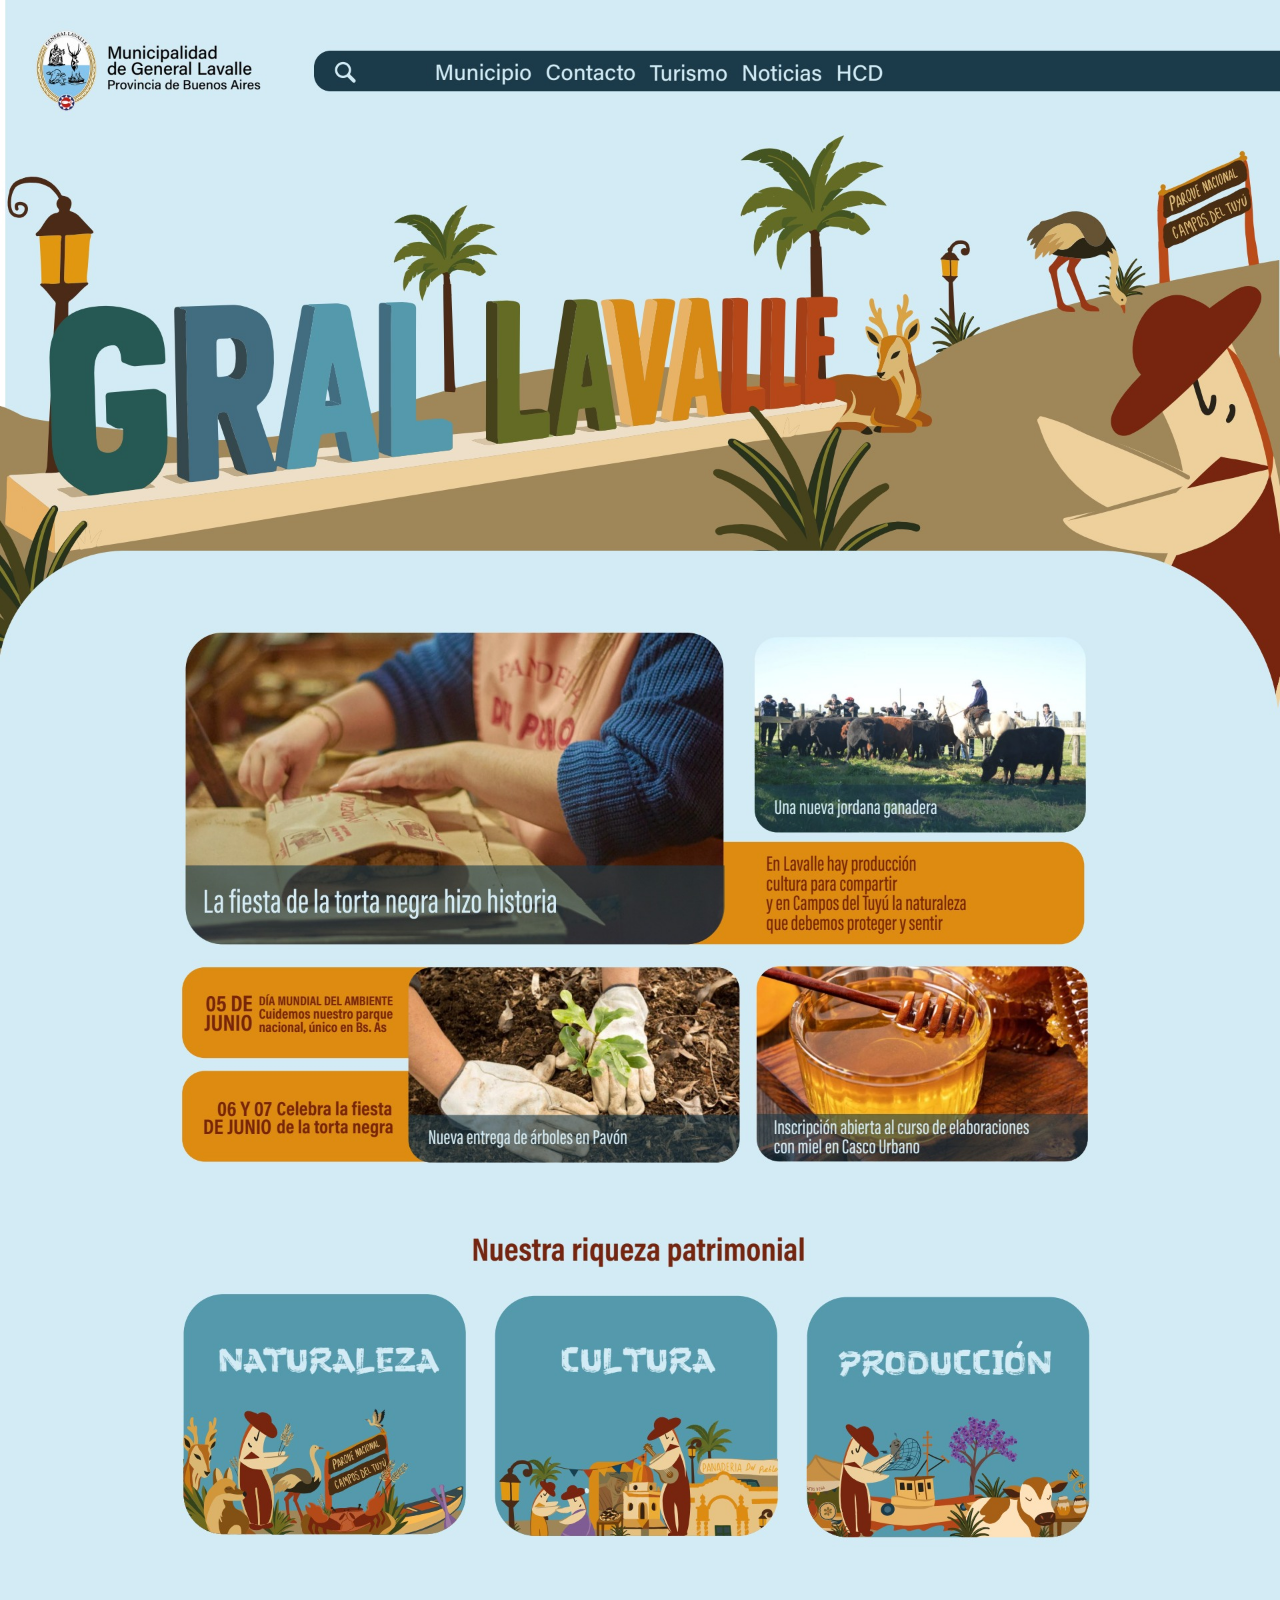
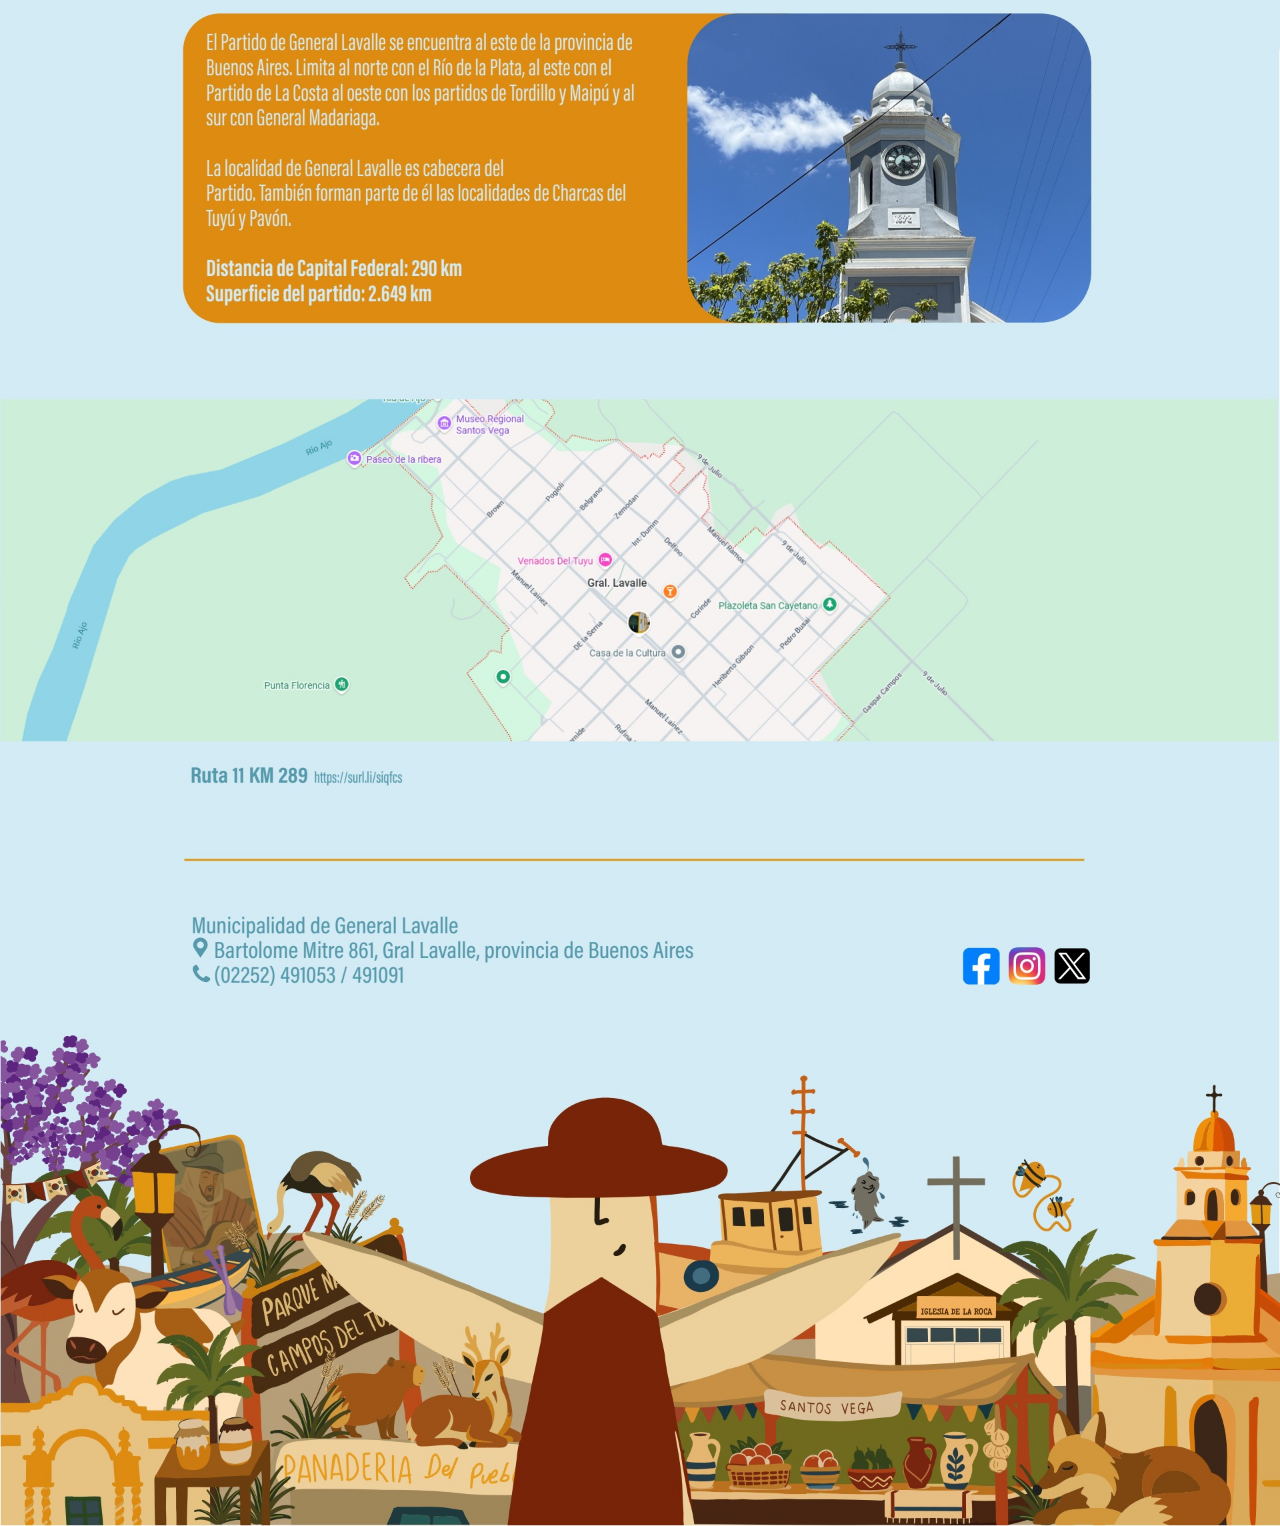
==== fronted/index.html @ c81971e9 "Add HCD navigation and real map" ====
<!doctype html>
<html lang="es">
<head>
  <meta charset="utf-8">
  <meta name="viewport" content="width=device-width, initial-scale=1">
  <title>Municipalidad de General Lavalle</title>
  <style>
    * {
      box-sizing: border-box;
    }

    html,
    body {
      margin: 0;
      min-height: 100%;
      background: #ffffff;
      font-family: Arial, Helvetica, sans-serif;
    }

    .site {
      width: min(100%, 1920px);
      margin: 0 auto;
      position: relative;
      background: #cfeaf2;
    }

    .page {
      display: none;
      position: relative;
    }

    .page.active {
      display: block;
    }

    .page img {
      width: 100%;
      height: auto;
      display: block;
      user-select: none;
    }

    .hotspot {
      position: absolute;
      top: var(--nav-top);
      height: var(--nav-height);
      border: 0;
      padding: 0;
      background: transparent;
      cursor: pointer;
      font-size: 0;
      color: transparent;
      z-index: 3;
    }

    .hotspot:focus-visible {
      outline: 2px solid rgba(255, 255, 255, 0.95);
      outline-offset: 2px;
    }

    .municipio { left: 34.0%; width: 9.5%; }
    .contacto { left: 43.5%; width: 8.8%; }
    .turismo { left: 52.3%; width: 7.7%; }
    .noticias { left: 60.0%; width: 8.5%; }
    .hcd { left: 68.5%; width: 5.5%; }

    .home-link {
      position: absolute;
      left: 2.7%;
      top: var(--logo-top);
      width: 18.2%;
      height: var(--logo-height);
      border: 0;
      padding: 0;
      background: transparent;
      cursor: pointer;
      font-size: 0;
      color: transparent;
      z-index: 3;
    }

    #home {
      --nav-top: 1.7%;
      --nav-height: 1.45%;
      --logo-top: 1.0%;
      --logo-height: 3.2%;
    }

    #hcd {
      --nav-top: 3.25%;
      --nav-height: 2.7%;
      --logo-top: 1.8%;
      --logo-height: 6.0%;
    }

    #contacto {
      --nav-top: 1.58%;
      --nav-height: 1.35%;
      --logo-top: 0.95%;
      --logo-height: 3.0%;
    }

    #municipio {
      --nav-top: 2.72%;
      --nav-height: 2.25%;
      --logo-top: 1.55%;
      --logo-height: 5.0%;
    }

    .real-map {
      position: absolute;
      left: 0;
      top: 64.1%;
      width: 100%;
      height: 11.05%;
      border: 0;
      z-index: 2;
    }

    @media (max-width: 1920px) {
      .site {
        width: 100%;
      }
    }
  </style>
</head>
<body>
  <main class="site" aria-label="Municipalidad de General Lavalle">
    <section class="page active" id="home" aria-label="Inicio">
      <img src="images/page_01.jpg" alt="Página de inicio de Municipalidad de General Lavalle">
      <iframe
        class="real-map"
        title="Mapa de General Lavalle"
        loading="lazy"
        referrerpolicy="no-referrer-when-downgrade"
        src="https://www.google.com/maps?q=General%20Lavalle,%20Buenos%20Aires,%20Argentina&output=embed">
      </iframe>
      <button class="home-link" type="button" onclick="showPage('home')" aria-label="Inicio"></button>
      <button class="hotspot municipio" type="button" onclick="showPage('municipio')" aria-label="Municipio"></button>
      <button class="hotspot contacto" type="button" onclick="showPage('contacto')" aria-label="Contacto"></button>
      <button class="hotspot turismo" type="button" onclick="showPage('home')" aria-label="Turismo"></button>
      <button class="hotspot noticias" type="button" onclick="showPage('home')" aria-label="Noticias"></button>
      <button class="hotspot hcd" type="button" onclick="showPage('hcd')" aria-label="HCD"></button>
    </section>

    <section class="page" id="hcd" aria-label="Honorable Concejo Deliberante">
      <img src="images/page_02.jpg" alt="Conformación Honorable Concejo Deliberante General Lavalle">
      <button class="home-link" type="button" onclick="showPage('home')" aria-label="Inicio"></button>
      <button class="hotspot municipio" type="button" onclick="showPage('municipio')" aria-label="Municipio"></button>
      <button class="hotspot contacto" type="button" onclick="showPage('contacto')" aria-label="Contacto"></button>
      <button class="hotspot turismo" type="button" onclick="showPage('home')" aria-label="Turismo"></button>
      <button class="hotspot noticias" type="button" onclick="showPage('home')" aria-label="Noticias"></button>
      <button class="hotspot hcd" type="button" onclick="showPage('hcd')" aria-label="HCD"></button>
    </section>

    <section class="page" id="contacto" aria-label="Contacto">
      <img src="images/page_03.jpg" alt="Guía de teléfonos útiles de General Lavalle">
      <button class="home-link" type="button" onclick="showPage('home')" aria-label="Inicio"></button>
      <button class="hotspot municipio" type="button" onclick="showPage('municipio')" aria-label="Municipio"></button>
      <button class="hotspot contacto" type="button" onclick="showPage('contacto')" aria-label="Contacto"></button>
      <button class="hotspot turismo" type="button" onclick="showPage('home')" aria-label="Turismo"></button>
      <button class="hotspot noticias" type="button" onclick="showPage('home')" aria-label="Noticias"></button>
      <button class="hotspot hcd" type="button" onclick="showPage('hcd')" aria-label="HCD"></button>
    </section>

    <section class="page" id="municipio" aria-label="Municipio">
      <img src="images/page_04.jpg" alt="Autoridades y ciudad de General Lavalle">
      <button class="home-link" type="button" onclick="showPage('home')" aria-label="Inicio"></button>
      <button class="hotspot municipio" type="button" onclick="showPage('municipio')" aria-label="Municipio"></button>
      <button class="hotspot contacto" type="button" onclick="showPage('contacto')" aria-label="Contacto"></button>
      <button class="hotspot turismo" type="button" onclick="showPage('home')" aria-label="Turismo"></button>
      <button class="hotspot noticias" type="button" onclick="showPage('home')" aria-label="Noticias"></button>
      <button class="hotspot hcd" type="button" onclick="showPage('hcd')" aria-label="HCD"></button>
    </section>
  </main>

  <script>
    const validPages = new Set(['home', 'municipio', 'contacto', 'hcd']);

    function showPage(pageId, updateHash = true) {
      const target = validPages.has(pageId) ? pageId : 'home';
      document.querySelectorAll('.page').forEach((page) => {
        page.classList.toggle('active', page.id === target);
      });
      window.scrollTo({ top: 0, behavior: 'instant' });
      if (updateHash) {
        history.replaceState(null, '', target === 'home' ? location.pathname : `#${target}`);
      }
    }

    window.addEventListener('hashchange', () => {
      showPage(location.hash.slice(1) || 'home', false);
    });

    showPage(location.hash.slice(1) || 'home', false);
  </script>
</body>
</html>
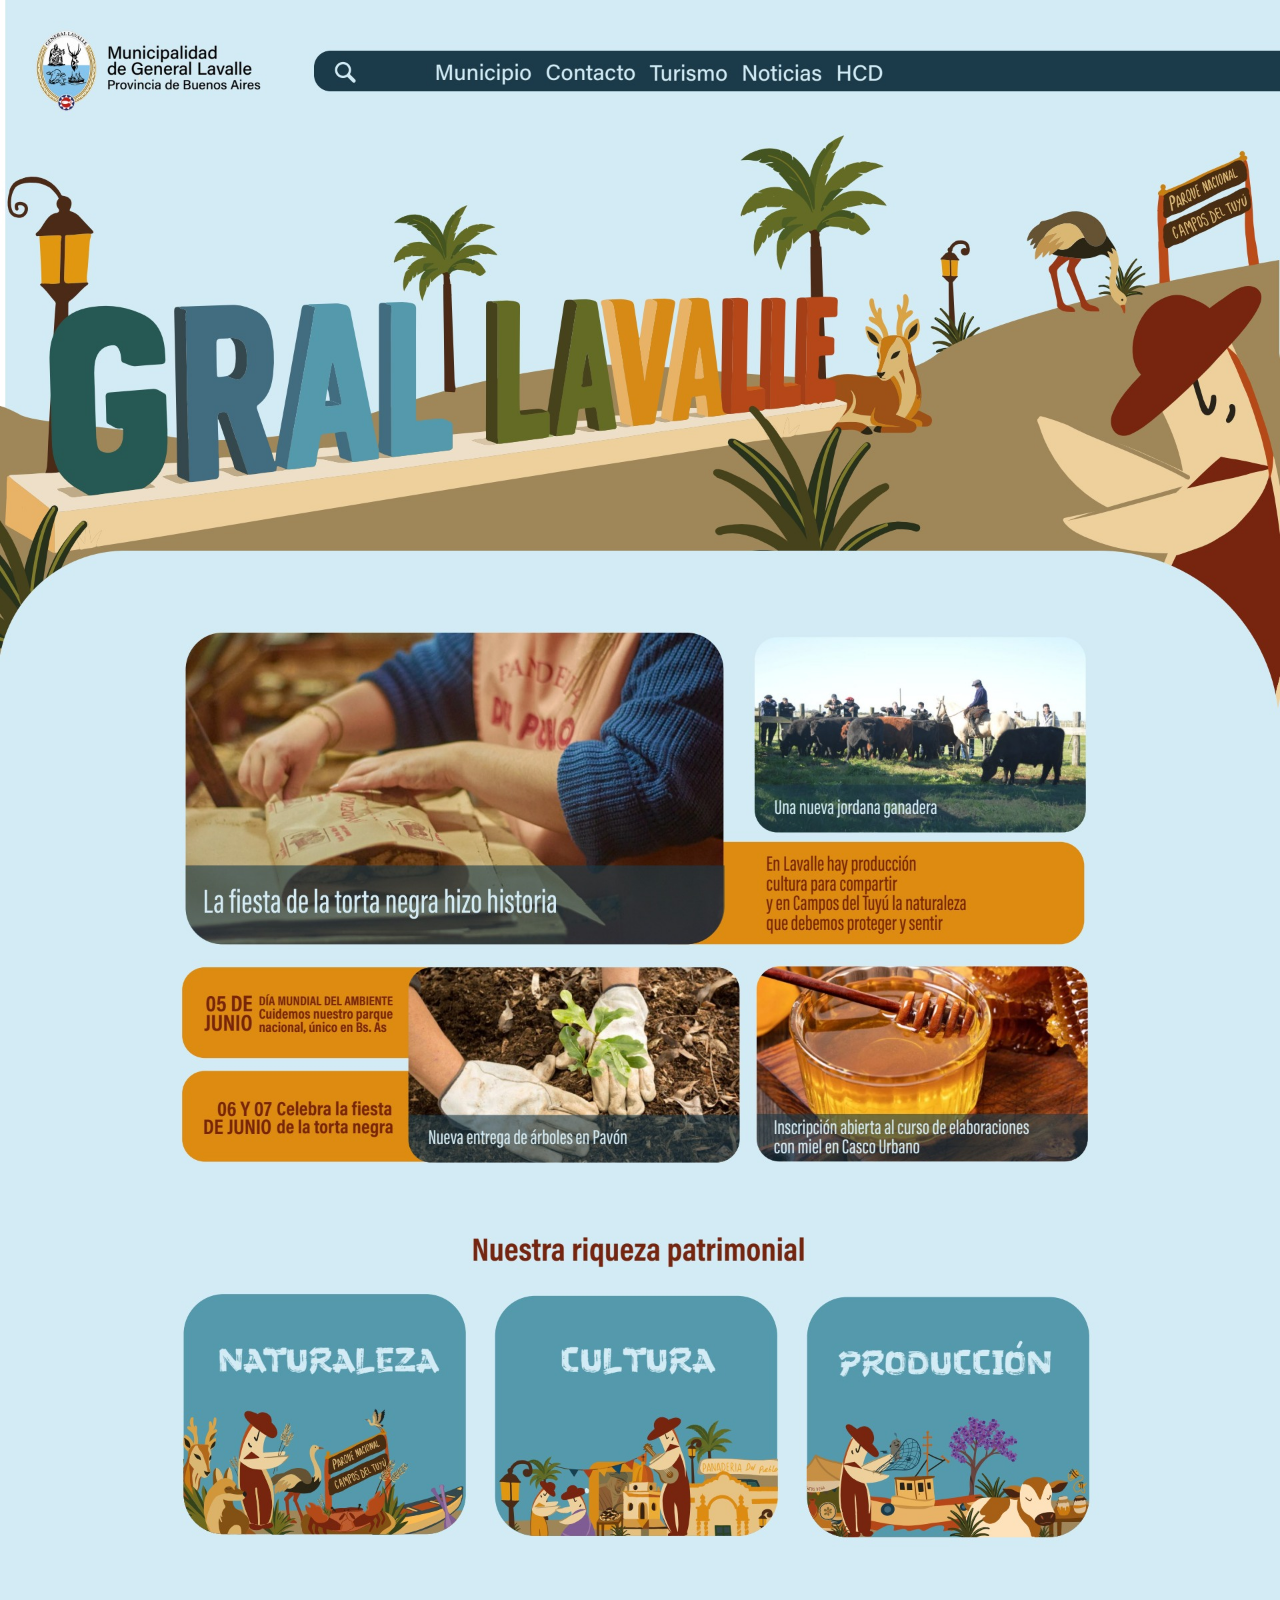
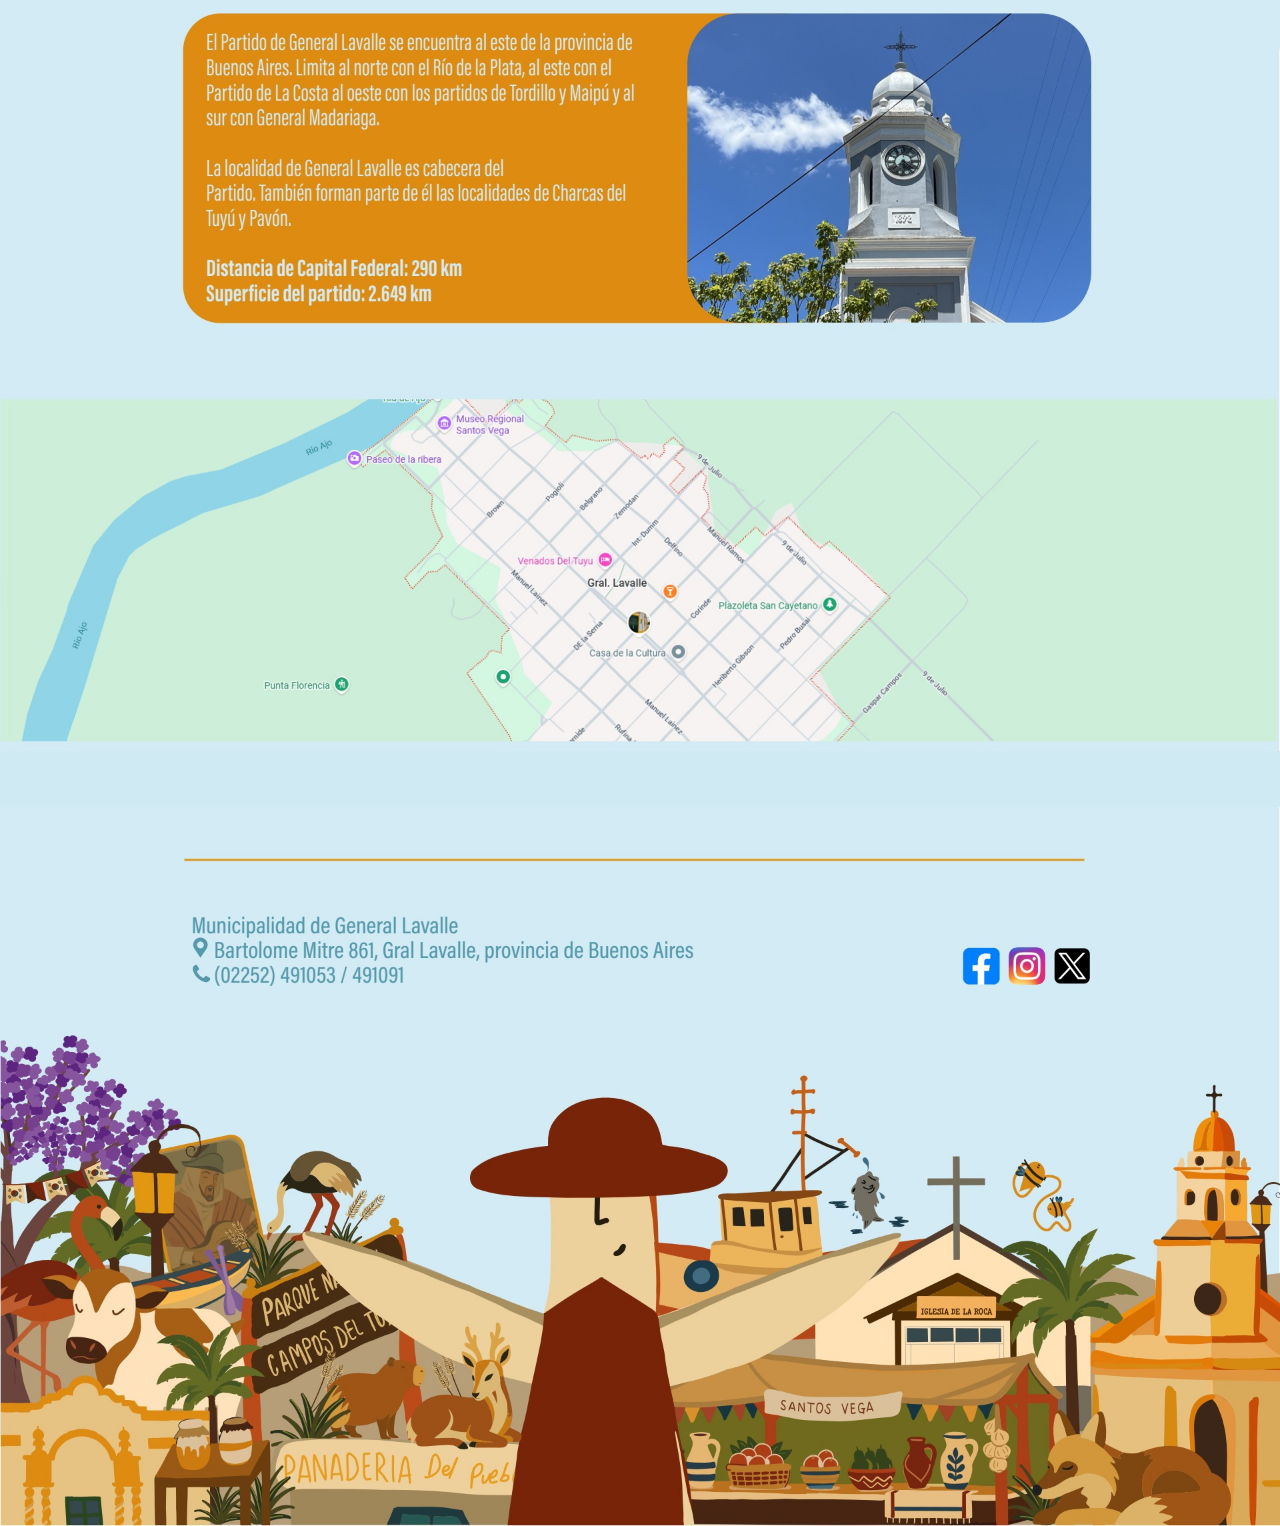
==== commit 26710731: "Improve nav interactions and mobile layout" ====
--- a/fronted/index.html
+++ b/fronted/index.html
@@ -15,6 +15,7 @@
       min-height: 100%;
       background: #ffffff;
       font-family: Arial, Helvetica, sans-serif;
+      overflow-x: auto;
     }
 
     .site {
@@ -50,7 +51,9 @@
       cursor: pointer;
       font-size: 0;
       color: transparent;
+      text-decoration: none;
       z-index: 3;
+      transition: transform 160ms ease;
     }
 
     .hotspot:focus-visible {
@@ -58,11 +61,40 @@
       outline-offset: 2px;
     }
 
+    .hotspot::after,
+    .home-link::after {
+      content: "";
+      position: absolute;
+      inset: -18%;
+      border-radius: 999px;
+      background: rgba(255, 255, 255, 0.18);
+      box-shadow: 0 6px 16px rgba(16, 54, 70, 0.18);
+      opacity: 0;
+      transform: translateY(0) scale(0.94);
+      transition: opacity 160ms ease, transform 160ms ease;
+    }
+
+    .hotspot:hover,
+    .home-link:hover {
+      transform: translateY(-8%);
+    }
+
+    .hotspot:hover::after,
+    .home-link:hover::after {
+      opacity: 1;
+      transform: translateY(0) scale(1);
+    }
+
+    .hotspot:active,
+    .home-link:active {
+      transform: translateY(6%) scale(0.98);
+    }
+
     .municipio { left: 34.0%; width: 9.5%; }
     .contacto { left: 43.5%; width: 8.8%; }
     .turismo { left: 52.3%; width: 7.7%; }
-    .noticias { left: 60.0%; width: 8.5%; }
-    .hcd { left: 68.5%; width: 5.5%; }
+    .noticias { left: 60.0%; width: 7.4%; }
+    .hcd { left: 68.2%; width: 6.0%; }
 
     .home-link {
       position: absolute;
@@ -77,6 +109,7 @@
       font-size: 0;
       color: transparent;
       z-index: 3;
+      transition: transform 160ms ease;
     }
 
     #home {
@@ -117,9 +150,32 @@
       z-index: 2;
     }
 
+    .map-link-cover {
+      position: absolute;
+      left: 0;
+      top: 75.2%;
+      width: 100%;
+      height: 1.8%;
+      background: #cfeaf2;
+      z-index: 2;
+      pointer-events: none;
+    }
+
     @media (max-width: 1920px) {
       .site {
         width: 100%;
+      }
+    }
+
+    @media (max-width: 768px) {
+      body {
+        background: #cfeaf2;
+      }
+
+      .site {
+        width: 960px;
+        max-width: none;
+        margin: 0;
       }
     }
   </style>
@@ -135,12 +191,13 @@
         referrerpolicy="no-referrer-when-downgrade"
         src="https://www.google.com/maps?q=General%20Lavalle,%20Buenos%20Aires,%20Argentina&output=embed">
       </iframe>
-      <button class="home-link" type="button" onclick="showPage('home')" aria-label="Inicio"></button>
-      <button class="hotspot municipio" type="button" onclick="showPage('municipio')" aria-label="Municipio"></button>
-      <button class="hotspot contacto" type="button" onclick="showPage('contacto')" aria-label="Contacto"></button>
-      <button class="hotspot turismo" type="button" onclick="showPage('home')" aria-label="Turismo"></button>
-      <button class="hotspot noticias" type="button" onclick="showPage('home')" aria-label="Noticias"></button>
-      <button class="hotspot hcd" type="button" onclick="showPage('hcd')" aria-label="HCD"></button>
+      <span class="map-link-cover" aria-hidden="true"></span>
+      <button class="home-link" type="button" onclick="showPage('home')" aria-label="Inicio"></button>
+      <button class="hotspot municipio" type="button" onclick="showPage('municipio')" aria-label="Municipio"></button>
+      <button class="hotspot contacto" type="button" onclick="showPage('contacto')" aria-label="Contacto"></button>
+      <button class="hotspot turismo" type="button" onclick="showPage('home')" aria-label="Turismo"></button>
+      <button class="hotspot noticias" type="button" onclick="showPage('home')" aria-label="Noticias"></button>
+      <a class="hotspot hcd" href="#hcd" aria-label="HCD">HCD</a>
     </section>
 
     <section class="page" id="hcd" aria-label="Honorable Concejo Deliberante">
@@ -150,7 +207,7 @@
       <button class="hotspot contacto" type="button" onclick="showPage('contacto')" aria-label="Contacto"></button>
       <button class="hotspot turismo" type="button" onclick="showPage('home')" aria-label="Turismo"></button>
       <button class="hotspot noticias" type="button" onclick="showPage('home')" aria-label="Noticias"></button>
-      <button class="hotspot hcd" type="button" onclick="showPage('hcd')" aria-label="HCD"></button>
+      <a class="hotspot hcd" href="#hcd" aria-label="HCD">HCD</a>
     </section>
 
     <section class="page" id="contacto" aria-label="Contacto">
@@ -160,7 +217,7 @@
       <button class="hotspot contacto" type="button" onclick="showPage('contacto')" aria-label="Contacto"></button>
       <button class="hotspot turismo" type="button" onclick="showPage('home')" aria-label="Turismo"></button>
       <button class="hotspot noticias" type="button" onclick="showPage('home')" aria-label="Noticias"></button>
-      <button class="hotspot hcd" type="button" onclick="showPage('hcd')" aria-label="HCD"></button>
+      <a class="hotspot hcd" href="#hcd" aria-label="HCD">HCD</a>
     </section>
 
     <section class="page" id="municipio" aria-label="Municipio">
@@ -170,7 +227,7 @@
       <button class="hotspot contacto" type="button" onclick="showPage('contacto')" aria-label="Contacto"></button>
       <button class="hotspot turismo" type="button" onclick="showPage('home')" aria-label="Turismo"></button>
       <button class="hotspot noticias" type="button" onclick="showPage('home')" aria-label="Noticias"></button>
-      <button class="hotspot hcd" type="button" onclick="showPage('hcd')" aria-label="HCD"></button>
+      <a class="hotspot hcd" href="#hcd" aria-label="HCD">HCD</a>
     </section>
   </main>
 
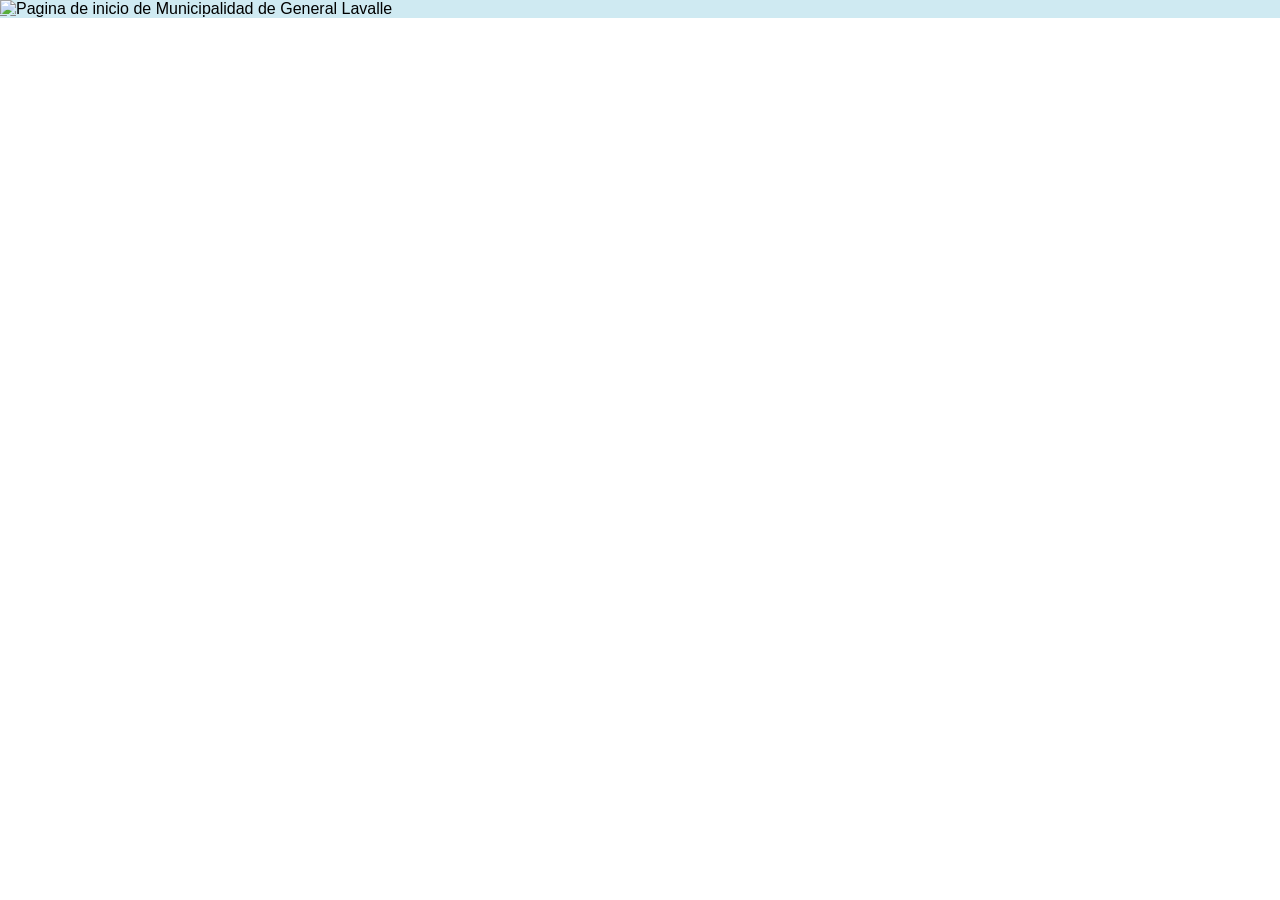
==== commit abf7bef8: "fix" ====
--- a/fronted/index.html
+++ b/fronted/index.html
@@ -15,9 +15,79 @@
       min-height: 100%;
       background: #ffffff;
       font-family: Arial, Helvetica, sans-serif;
+      overflow-x: hidden;
+    }
+
+    /* ── MOBILE NAV ─────────────────────────────────────── */
+    .mobile-nav {
+      display: none;
+      background: #0f3446;
+      position: sticky;
+      top: 0;
+      z-index: 100;
       overflow-x: auto;
-    }
-
+      overflow-y: hidden;
+      -webkit-overflow-scrolling: touch;
+      scrollbar-width: none;
+    }
+    .mobile-nav::-webkit-scrollbar { display: none; }
+
+    .mobile-nav-inner {
+      display: flex;
+      align-items: center;
+      gap: 0;
+      padding: 0 4px;
+      min-width: max-content;
+    }
+
+    .mobile-logo {
+      display: flex;
+      align-items: center;
+      gap: 8px;
+      padding: 10px 14px 10px 8px;
+      text-decoration: none;
+      border-right: 1px solid rgba(255,255,255,0.12);
+      flex-shrink: 0;
+    }
+
+    .mobile-logo img {
+      width: 36px;
+      height: 36px;
+      object-fit: contain;
+    }
+
+    .mobile-logo span {
+      color: #fff;
+      font-size: 12px;
+      font-weight: 700;
+      line-height: 1.2;
+      white-space: nowrap;
+    }
+
+    .mobile-nav-btn {
+      display: inline-flex;
+      align-items: center;
+      padding: 14px 16px;
+      background: transparent;
+      border: 0;
+      color: rgba(255,255,255,0.85);
+      font-size: 13px;
+      font-weight: 600;
+      font-family: Arial, Helvetica, sans-serif;
+      cursor: pointer;
+      text-decoration: none;
+      white-space: nowrap;
+      transition: color 160ms ease, background 160ms ease;
+      letter-spacing: 0.3px;
+    }
+
+    .mobile-nav-btn:hover,
+    .mobile-nav-btn:active {
+      color: #fff;
+      background: rgba(255,255,255,0.1);
+    }
+
+    /* ── SITE / PAGES ───────────────────────────────────── */
     .site {
       width: min(100%, 1920px);
       margin: 0 auto;
@@ -41,6 +111,7 @@
       user-select: none;
     }
 
+    /* ── DESKTOP HOTSPOTS ───────────────────────────────── */
     .hotspot {
       position: absolute;
       top: var(--nav-top);
@@ -65,7 +136,7 @@
     .home-link::after {
       content: "";
       position: absolute;
-      inset: -18%;
+      inset: -30% -12%;
       border-radius: 999px;
       background: rgba(255, 255, 255, 0.18);
       box-shadow: 0 6px 16px rgba(16, 54, 70, 0.18);
@@ -90,11 +161,11 @@
       transform: translateY(6%) scale(0.98);
     }
 
-    .municipio { left: 34.0%; width: 9.5%; }
-    .contacto { left: 43.5%; width: 8.8%; }
-    .turismo { left: 52.3%; width: 7.7%; }
-    .noticias { left: 60.0%; width: 7.4%; }
-    .hcd { left: 68.2%; width: 6.0%; }
+    .municipio { left: 34.8%; width: 8.2%; }
+    .contacto  { left: 44.0%; width: 7.5%; }
+    .turismo   { left: 52.3%; width: 6.5%; }
+    .noticias  { left: 59.4%; width: 7.0%; }
+    .hcd       { left: 67.1%; width: 4.2%; }
 
     .home-link {
       position: absolute;
@@ -140,6 +211,7 @@
       --logo-height: 5.0%;
     }
 
+    /* ── MAPA ───────────────────────────────────────────── */
     .real-map {
       position: absolute;
       left: 0;
@@ -161,6 +233,12 @@
       pointer-events: none;
     }
 
+    /* mapa en mobile: fuera del flujo relativo, bloque normal */
+    .map-mobile-wrapper {
+      display: none;
+    }
+
+    /* ── RESPONSIVE ─────────────────────────────────────── */
     @media (max-width: 1920px) {
       .site {
         width: 100%;
@@ -170,20 +248,62 @@
     @media (max-width: 768px) {
       body {
         background: #cfeaf2;
+        overflow-x: hidden;
+      }
+
+      /* mostrar nav mobile, ocultar hotspots */
+      .mobile-nav {
+        display: block;
+      }
+
+      .hotspot,
+      .home-link {
+        display: none;
+      }
+
+      /* mapa mobile en bloque normal debajo de la imagen */
+      .real-map,
+      .map-link-cover {
+        display: none;
+      }
+
+      .map-mobile-wrapper {
+        display: block;
+        width: 100%;
+        height: 220px;
+      }
+
+      .map-mobile-wrapper iframe {
+        width: 100%;
+        height: 100%;
+        border: 0;
       }
 
       .site {
-        width: 960px;
-        max-width: none;
-        margin: 0;
+        width: 100%;
       }
     }
   </style>
 </head>
 <body>
+
+  <!-- NAV MOBILE (solo visible en pantallas ≤768px) -->
+  <nav class="mobile-nav" aria-label="Navegación móvil">
+    <div class="mobile-nav-inner">
+      <button class="mobile-logo" onclick="showPage('home')" aria-label="Inicio" style="background:transparent;border:0;cursor:pointer;">
+        <span>Municipalidad<br>General Lavalle</span>
+      </button>
+      <button class="mobile-nav-btn" onclick="showPage('municipio')">Municipio</button>
+      <button class="mobile-nav-btn" onclick="showPage('contacto')">Contacto</button>
+      <button class="mobile-nav-btn" onclick="showPage('home')">Turismo</button>
+      <button class="mobile-nav-btn" onclick="showPage('home')">Noticias</button>
+      <button class="mobile-nav-btn" onclick="showPage('hcd')">HCD</button>
+    </div>
+  </nav>
+
   <main class="site" aria-label="Municipalidad de General Lavalle">
     <section class="page active" id="home" aria-label="Inicio">
-      <img src="images/page_01.jpg" alt="Página de inicio de Municipalidad de General Lavalle">
+      <img src="fronted/images/page_01.jpg" alt="Pagina de inicio de Municipalidad de General Lavalle">
       <iframe
         class="real-map"
         title="Mapa de General Lavalle"
@@ -192,6 +312,15 @@
         src="https://www.google.com/maps?q=General%20Lavalle,%20Buenos%20Aires,%20Argentina&output=embed">
       </iframe>
       <span class="map-link-cover" aria-hidden="true"></span>
+      <!-- Mapa mobile (debajo de imagen en mobile) -->
+      <div class="map-mobile-wrapper">
+        <iframe
+          title="Mapa de General Lavalle móvil"
+          loading="lazy"
+          referrerpolicy="no-referrer-when-downgrade"
+          src="https://www.google.com/maps?q=General%20Lavalle,%20Buenos%20Aires,%20Argentina&output=embed">
+        </iframe>
+      </div>
       <button class="home-link" type="button" onclick="showPage('home')" aria-label="Inicio"></button>
       <button class="hotspot municipio" type="button" onclick="showPage('municipio')" aria-label="Municipio"></button>
       <button class="hotspot contacto" type="button" onclick="showPage('contacto')" aria-label="Contacto"></button>
@@ -201,7 +330,7 @@
     </section>
 
     <section class="page" id="hcd" aria-label="Honorable Concejo Deliberante">
-      <img src="images/page_02.jpg" alt="Conformación Honorable Concejo Deliberante General Lavalle">
+      <img src="fronted/images/page_02.jpg" alt="Conformacion Honorable Concejo Deliberante General Lavalle">
       <button class="home-link" type="button" onclick="showPage('home')" aria-label="Inicio"></button>
       <button class="hotspot municipio" type="button" onclick="showPage('municipio')" aria-label="Municipio"></button>
       <button class="hotspot contacto" type="button" onclick="showPage('contacto')" aria-label="Contacto"></button>
@@ -211,7 +340,7 @@
     </section>
 
     <section class="page" id="contacto" aria-label="Contacto">
-      <img src="images/page_03.jpg" alt="Guía de teléfonos útiles de General Lavalle">
+      <img src="fronted/images/page_03.jpg" alt="Guia de telefonos utiles de General Lavalle">
       <button class="home-link" type="button" onclick="showPage('home')" aria-label="Inicio"></button>
       <button class="hotspot municipio" type="button" onclick="showPage('municipio')" aria-label="Municipio"></button>
       <button class="hotspot contacto" type="button" onclick="showPage('contacto')" aria-label="Contacto"></button>
@@ -221,7 +350,7 @@
     </section>
 
     <section class="page" id="municipio" aria-label="Municipio">
-      <img src="images/page_04.jpg" alt="Autoridades y ciudad de General Lavalle">
+      <img src="fronted/images/page_04.jpg" alt="Autoridades y ciudad de General Lavalle">
       <button class="home-link" type="button" onclick="showPage('home')" aria-label="Inicio"></button>
       <button class="hotspot municipio" type="button" onclick="showPage('municipio')" aria-label="Municipio"></button>
       <button class="hotspot contacto" type="button" onclick="showPage('contacto')" aria-label="Contacto"></button>
@@ -252,4 +381,4 @@
     showPage(location.hash.slice(1) || 'home', false);
   </script>
 </body>
-</html>
+</html>
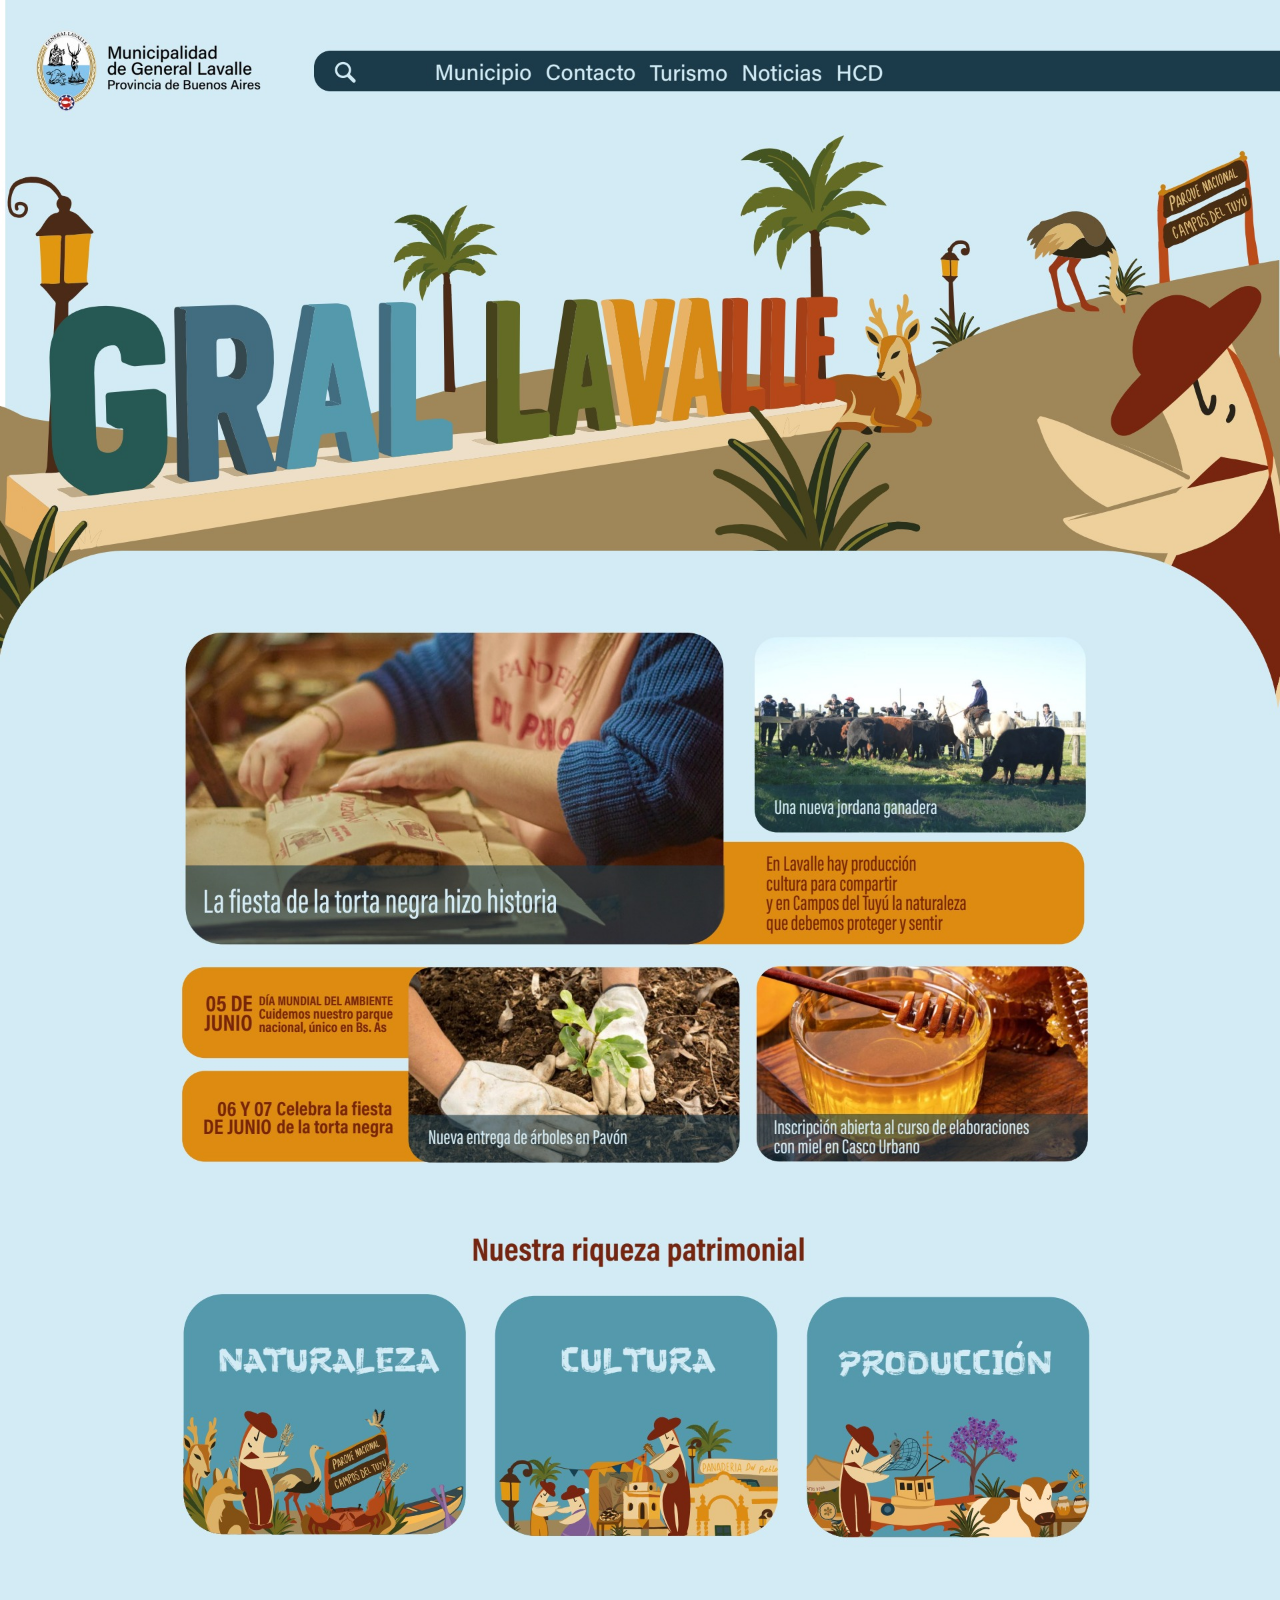
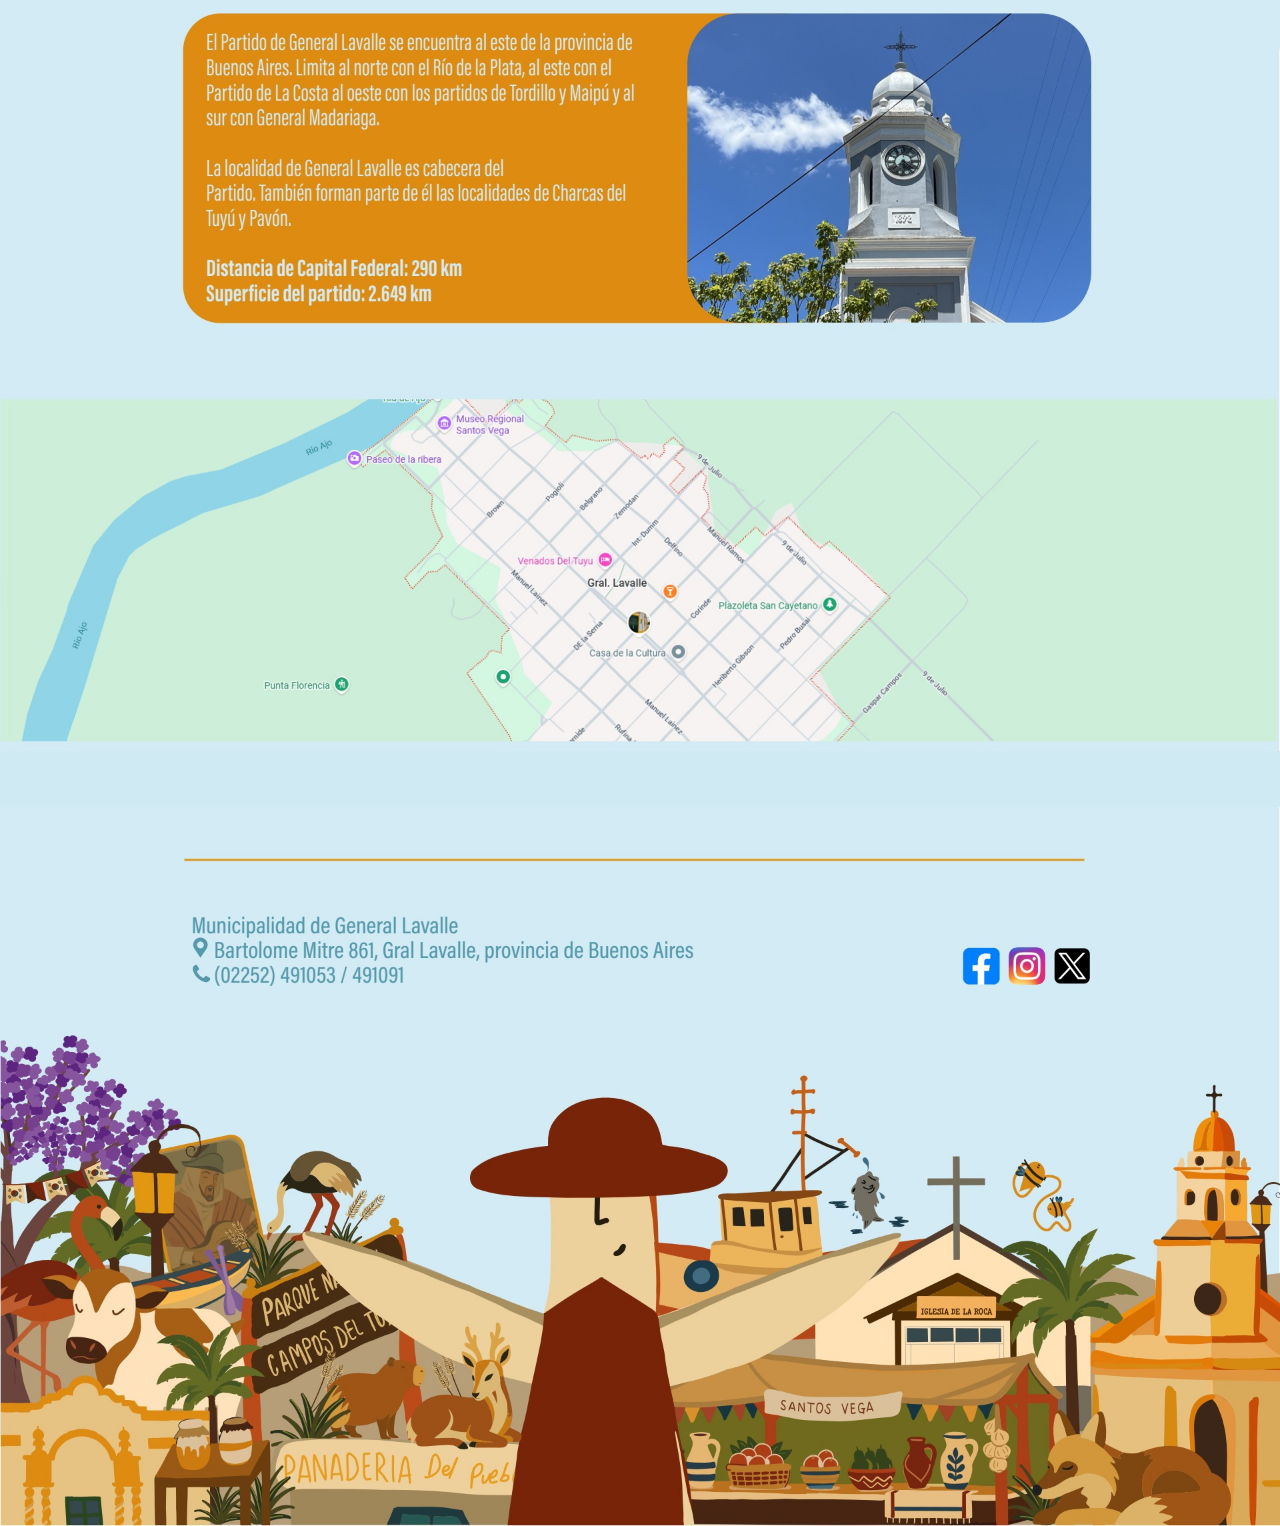
==== commit 2a0c6899: "fix" ====
--- a/fronted/index.html
+++ b/fronted/index.html
@@ -303,7 +303,7 @@
 
   <main class="site" aria-label="Municipalidad de General Lavalle">
     <section class="page active" id="home" aria-label="Inicio">
-      <img src="fronted/images/page_01.jpg" alt="Pagina de inicio de Municipalidad de General Lavalle">
+      <img src="images/page_01.jpg" alt="Pagina de inicio de Municipalidad de General Lavalle">
       <iframe
         class="real-map"
         title="Mapa de General Lavalle"
@@ -330,7 +330,7 @@
     </section>
 
     <section class="page" id="hcd" aria-label="Honorable Concejo Deliberante">
-      <img src="fronted/images/page_02.jpg" alt="Conformacion Honorable Concejo Deliberante General Lavalle">
+      <img src="images/page_02.jpg" alt="Conformacion Honorable Concejo Deliberante General Lavalle">
       <button class="home-link" type="button" onclick="showPage('home')" aria-label="Inicio"></button>
       <button class="hotspot municipio" type="button" onclick="showPage('municipio')" aria-label="Municipio"></button>
       <button class="hotspot contacto" type="button" onclick="showPage('contacto')" aria-label="Contacto"></button>
@@ -340,7 +340,7 @@
     </section>
 
     <section class="page" id="contacto" aria-label="Contacto">
-      <img src="fronted/images/page_03.jpg" alt="Guia de telefonos utiles de General Lavalle">
+      <img src="images/page_03.jpg" alt="Guia de telefonos utiles de General Lavalle">
       <button class="home-link" type="button" onclick="showPage('home')" aria-label="Inicio"></button>
       <button class="hotspot municipio" type="button" onclick="showPage('municipio')" aria-label="Municipio"></button>
       <button class="hotspot contacto" type="button" onclick="showPage('contacto')" aria-label="Contacto"></button>
@@ -350,7 +350,7 @@
     </section>
 
     <section class="page" id="municipio" aria-label="Municipio">
-      <img src="fronted/images/page_04.jpg" alt="Autoridades y ciudad de General Lavalle">
+      <img src="images/page_04.jpg" alt="Autoridades y ciudad de General Lavalle">
       <button class="home-link" type="button" onclick="showPage('home')" aria-label="Inicio"></button>
       <button class="hotspot municipio" type="button" onclick="showPage('municipio')" aria-label="Municipio"></button>
       <button class="hotspot contacto" type="button" onclick="showPage('contacto')" aria-label="Contacto"></button>
